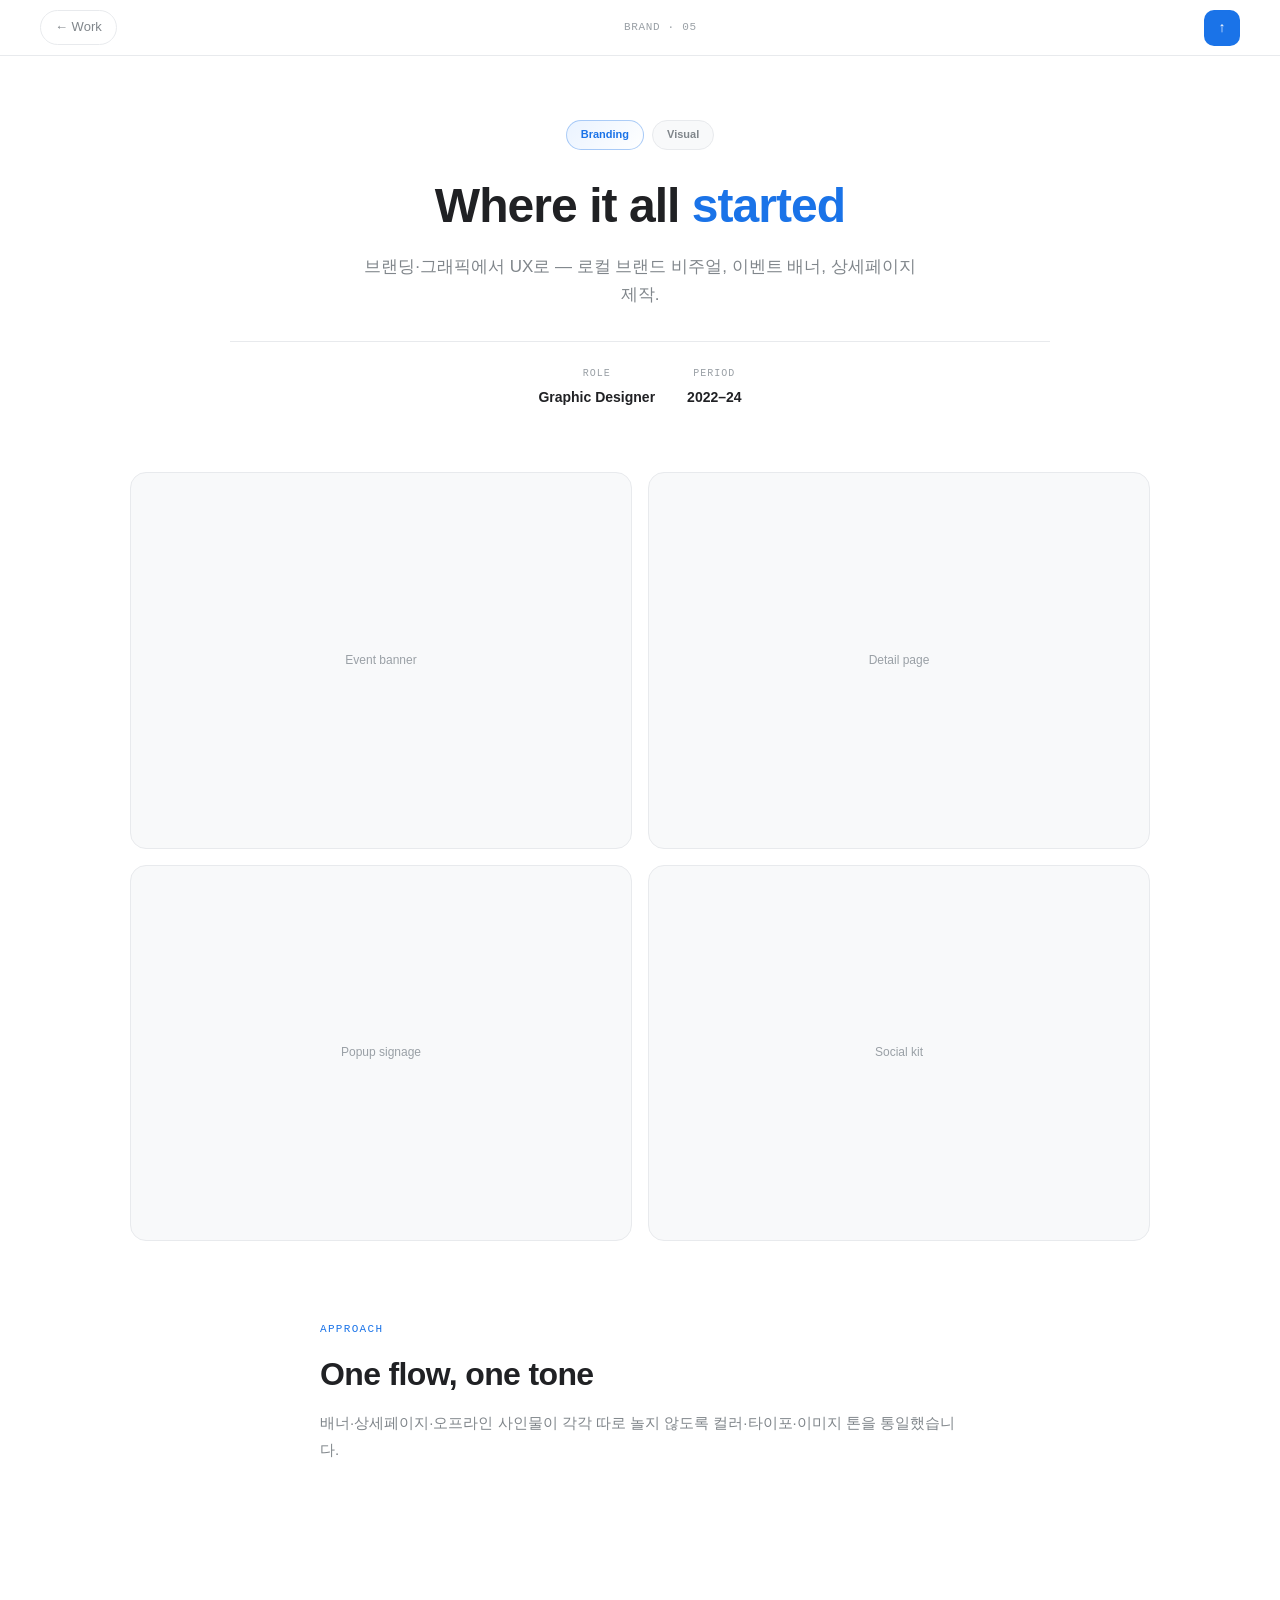
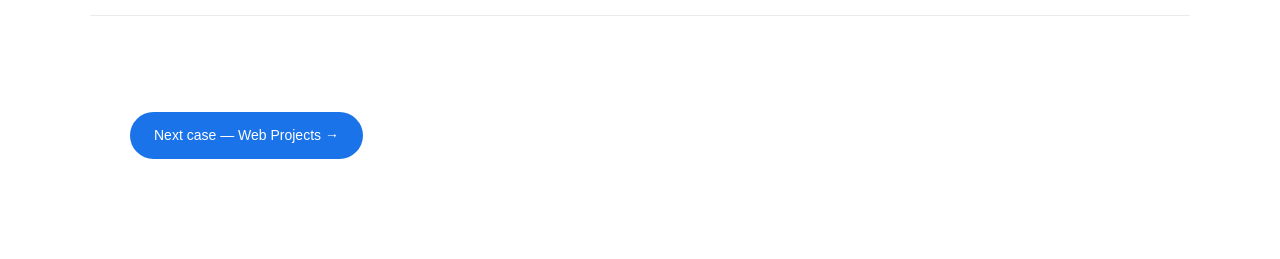
==== project-brand.html @ b6a5f1ec "구글맵 스타일로 레이아웃 디자인" ====
<!DOCTYPE html>
<html lang="ko">
<head>
  <meta charset="UTF-8">
  <meta name="viewport" content="width=device-width, initial-scale=1.0">
  <title>Brand Work — yazii</title>
  <link rel="stylesheet" href="css/tokens.css">
  <link rel="stylesheet" href="css/project.css">
</head>
<body class="proj">

  <header class="proj-header">
    <a href="index.html#work" class="proj-header__back">← Work</a>
    <span class="proj-header__title">Brand · 05</span>
    <a href="#" class="proj-header__top" onclick="window.scrollTo({top:0,behavior:'smooth'});return false;" aria-label="맨 위로">↑</a>
  </header>

  <section class="proj-intro">
    <div class="proj-intro__tags">
      <span class="proj-tag proj-tag--accent">Branding</span>
      <span class="proj-tag">Visual</span>
    </div>
    <h1 class="proj-intro__headline">Where it all <em>started</em></h1>
    <p class="proj-intro__sub">브랜딩·그래픽에서 UX로 — 로컬 브랜드 비주얼, 이벤트 배너, 상세페이지 제작.</p>
    <dl class="proj-intro__meta">
      <div class="proj-intro__meta-item"><dt class="proj-intro__meta-label">Role</dt><dd class="proj-intro__meta-value">Graphic Designer</dd></div>
      <div class="proj-intro__meta-item"><dt class="proj-intro__meta-label">Period</dt><dd class="proj-intro__meta-value">2022–24</dd></div>
    </dl>
  </section>

  <div class="proj-gallery">
    <div class="proj-gallery__item">Event banner</div>
    <div class="proj-gallery__item">Detail page</div>
    <div class="proj-gallery__item">Popup signage</div>
    <div class="proj-gallery__item">Social kit</div>
  </div>

  <article class="proj-body">
    <section class="proj-section">
      <p class="proj-section__label">Approach</p>
      <h2 class="proj-section__title">One flow, one tone</h2>
      <p class="proj-section__text">배너·상세페이지·오프라인 사인물이 각각 따로 놀지 않도록 컬러·타이포·이미지 톤을 통일했습니다.</p>
    </section>
  </article>

  <footer class="proj-next">
    <a href="project-web.html" class="proj-next__cta">Next case — Web Projects →</a>
  </footer>

</body>
</html>
---- css/tokens.css ----
/* tokens.css — STROKE UI × WHITE+COLOR GRADIENT */
:root {
  /* ── 순백 베이스 ── */
  --white: #FFFFFF;

  /* ── 구글 4색 ── */
  --g-blue:   #1A73E8;
  --g-red:    #EA4335;
  --g-yellow: #FBBC04;
  --g-green:  #34A853;

  /* ── 섹션별 배경 그라디언트 (흰+컬러) ── */
  --bg-hero:    linear-gradient(180deg, #D4EDFF 0%, #FFFFFF 55%);
  --bg-about:   linear-gradient(180deg, #FFFFFF 0%, #F0FBF4 100%);
  --bg-field:   linear-gradient(180deg, #FFF8E0 0%, #FFFFFF 60%);
  --bg-work:    linear-gradient(180deg, #FFFFFF 0%, #F0F4FF 100%);
  --bg-contact: linear-gradient(180deg, #FFE8E6 0%, #FFFFFF 55%);

  /* ── 구글맵 팔레트 ── */
  --map-bg:       #E8E0D5;
  --map-road:     #FFFFFF;
  --map-road-y:   #FFF3C8;
  --map-grass:    #C8DCA0;
  --map-water:    #A8D4E8;
  --map-building: #DDDBD5;
  --map-border:   #CECCCA;
  --map-label:    #6E6C6A;

  /* ── 그레이 스케일 ── */
  --gray-50:  #F8F9FA;
  --gray-100: #F1F3F4;
  --gray-200: #E8EAED;
  --gray-300: #DADCE0;
  --gray-400: #BDC1C6;
  --gray-500: #9AA0A6;
  --gray-600: #80868B;
  --gray-700: #5F6368;
  --gray-800: #3C4043;
  --gray-900: #202124;

  /* ── 스트로크 컬러 ── */
  --stroke-default: #E8EAED;
  --stroke-blue:    #1A73E8;
  --stroke-green:   #34A853;
  --stroke-red:     #EA4335;
  --stroke-yellow:  #FBBC04;
  --stroke-purple:  #7C4DFF;

  /* ── 카드 내부 그라디언트 ── */
  --card-blue:   linear-gradient(160deg, #EAF3FF 0%, #FFFFFF 60%);
  --card-green:  linear-gradient(160deg, #E8F8EE 0%, #FFFFFF 60%);
  --card-yellow: linear-gradient(160deg, #FFFBE0 0%, #FFFFFF 60%);
  --card-red:    linear-gradient(160deg, #FFF0EE 0%, #FFFFFF 60%);
  --card-purple: linear-gradient(160deg, #F3EEFF 0%, #FFFFFF 60%);

  /* ── 타이포 (Apple system stack) ── */
  --sans: -apple-system, BlinkMacSystemFont, "SF Pro Text", "SF Pro Display", "Apple SD Gothic Neo", "Noto Sans KR", "Helvetica Neue", Arial, sans-serif;
  --display: var(--sans);
  --serif: var(--sans);
  --mono: ui-monospace, "SF Mono", "Menlo", "Cascadia Mono", monospace;

  /* ── 스페이싱 ── */
  --s1:4px; --s2:8px; --s3:16px; --s4:24px;
  --s5:40px; --s6:64px; --s7:96px;

  /* ── 반경 ── */
  --r-sm: 10px; --r-md: 16px; --r-lg: 24px; --r-xl: 32px; --r-pill: 999px;

  /* ── 그림자 (부드럽게) ── */
  --sh-xs: 0 1px 4px rgba(60,64,67,0.10);
  --sh-sm: 0 2px 8px rgba(60,64,67,0.12), 0 1px 3px rgba(60,64,67,0.08);
  --sh-md: 0 4px 18px rgba(60,64,67,0.13), 0 2px 6px rgba(60,64,67,0.08);
  --sh-lg: 0 8px 32px rgba(60,64,67,0.14), 0 4px 10px rgba(60,64,67,0.08);
  --sh-pin: 0 4px 14px rgba(0,0,0,0.22);

  --container: 1120px;
}
---- css/project.css ----
/* project.css — 라이트 케이스 스터디 (tokens.css 별도 링크) */

*, *::before, *::after { box-sizing: border-box; margin: 0; padding: 0; }
html { scroll-behavior: smooth; }
html, body { width: 100%; overflow-x: hidden; }

body.proj {
  font-family: var(--sans);
  color: var(--gray-900);
  background: var(--white);
  line-height: 1.6;
  -webkit-font-smoothing: antialiased;
}

img { max-width: 100%; display: block; }
a { text-decoration: none; color: inherit; }

/* ── 헤더 ── */
.proj-header {
  position: fixed; top: 0; left: 0; right: 0; z-index: 100;
  padding: 0 40px; height: 56px;
  display: flex; align-items: center; justify-content: space-between;
  background: rgba(255, 255, 255, 0.88);
  backdrop-filter: blur(16px);
  border-bottom: 1px solid var(--stroke-default);
}

.proj-header__back {
  display: inline-flex; align-items: center; gap: 8px;
  font-size: 13px; font-weight: 500; color: var(--gray-600);
  padding: 6px 14px; border-radius: var(--r-pill);
  border: 1.5px solid var(--stroke-default);
  transition: color 0.2s, border-color 0.2s;
}
.proj-header__back:hover { color: var(--g-blue); border-color: var(--stroke-blue); }

.proj-header__title {
  font-family: var(--mono); font-size: 11px;
  color: var(--gray-500); letter-spacing: 0.06em; text-transform: uppercase;
}

.proj-header__top {
  width: 36px; height: 36px; border-radius: 10px;
  background: var(--g-blue); color: #fff;
  display: grid; place-items: center; font-size: 14px;
  transition: opacity 0.2s;
}
.proj-header__top:hover { opacity: 0.85; }

/* ── 인트로 ── */
.proj-intro {
  padding: 120px 40px 64px;
  max-width: 900px; margin: 0 auto;
  text-align: center;
}

.proj-intro__tags {
  display: flex; justify-content: center; gap: 8px; flex-wrap: wrap;
  margin-bottom: 28px;
}
.proj-tag {
  padding: 5px 14px; border-radius: var(--r-pill);
  font-size: 11px; font-weight: 600;
  border: 1.5px solid var(--stroke-default);
  color: var(--gray-600); background: var(--gray-50);
}
.proj-tag--accent {
  border-color: rgba(26, 115, 232, 0.35);
  color: var(--g-blue); background: linear-gradient(135deg, #EAF3FF, #fff);
}

.proj-intro__headline {
  font-family: var(--sans);
  font-size: clamp(28px, 5vw, 48px); font-weight: 700;
  line-height: 1.15; letter-spacing: -0.02em;
  color: var(--gray-900); margin-bottom: 20px;
}
.proj-intro__headline em {
  font-style: normal; color: var(--g-blue);
}

.proj-intro__sub {
  font-size: clamp(15px, 2vw, 17px); line-height: 1.65;
  color: var(--gray-600); max-width: 560px; margin: 0 auto 32px;
}

.proj-intro__meta {
  display: flex; justify-content: center; gap: 32px; flex-wrap: wrap;
  padding-top: 24px; border-top: 1px solid var(--stroke-default);
}
.proj-intro__meta-item { text-align: center; }
.proj-intro__meta-label {
  display: block; font-family: var(--mono);
  font-size: 10px; letter-spacing: 0.1em; text-transform: uppercase;
  color: var(--gray-500); margin-bottom: 4px;
}
.proj-intro__meta-value { font-size: 14px; font-weight: 600; color: var(--gray-900); }

/* ── 3열 피처 그리드 ── */
.proj-features {
  max-width: 1100px; margin: 0 auto;
  padding: 0 40px 64px;
  display: grid; grid-template-columns: repeat(3, 1fr); gap: 16px;
}
.proj-feature {
  aspect-ratio: 3 / 4; border-radius: var(--r-md);
  background: var(--gray-50);
  border: 1.5px solid var(--stroke-default);
  display: flex; align-items: flex-end; padding: 20px;
  overflow: hidden;
}
.proj-feature__label {
  font-size: 12px; font-weight: 600; color: var(--gray-600);
}
.proj-feature--blue  { background: var(--card-blue); border-color: rgba(26,115,232,0.22); }
.proj-feature--warm  { background: var(--card-yellow); border-color: rgba(251,188,4,0.35); }
.proj-feature--green { background: var(--card-green); border-color: rgba(52,168,83,0.22); }

/* ── 풀블리드 스크린 ── */
.proj-screen {
  max-width: 1100px; margin: 0 auto 80px;
  padding: 0 40px;
}
.proj-screen__frame {
  width: 100%; border-radius: var(--r-lg); overflow: hidden;
  border: 1.5px solid var(--stroke-default);
  background: var(--gray-50);
  box-shadow: var(--sh-md);
}
.proj-screen__frame--hero { aspect-ratio: 16 / 10; }
.proj-screen__frame--tall { aspect-ratio: 9 / 16; max-width: 360px; margin: 0 auto; }

.proj-screen__placeholder {
  width: 100%; height: 100%; min-height: 280px;
  display: flex; align-items: center; justify-content: center;
  font-size: 13px; color: var(--gray-500);
  background: linear-gradient(145deg, var(--gray-100) 0%, var(--white) 100%);
}
.proj-screen__caption {
  text-align: center; font-size: 12px; color: var(--gray-500);
  margin-top: 14px;
}

/* ── 본문 ── */
.proj-body {
  max-width: 720px; margin: 0 auto;
  padding: 0 40px 80px;
}

.proj-section { margin-bottom: 72px; }

.proj-section__label {
  font-family: var(--mono);
  font-size: 11px; font-weight: 500; letter-spacing: 0.12em;
  text-transform: uppercase; color: var(--g-blue);
  margin-bottom: 16px;
}

.proj-section__title {
  font-family: var(--sans);
  font-size: clamp(24px, 4vw, 32px); font-weight: 700;
  line-height: 1.2; letter-spacing: -0.02em;
  color: var(--gray-900); margin-bottom: 16px;
}

.proj-section__text {
  font-size: 15px; line-height: 1.8; color: var(--gray-600);
}
.proj-section__text + .proj-section__text { margin-top: 14px; }
.proj-section__text strong { color: var(--gray-900); font-weight: 600; }

.proj-split {
  max-width: 1100px; margin: 0 auto 80px;
  padding: 0 40px;
  display: grid; grid-template-columns: 1fr 1fr; gap: 40px; align-items: center;
}

.proj-stat {
  padding: 28px 32px; border-radius: var(--r-md);
  background: var(--card-yellow);
  border: 1.5px solid rgba(251, 188, 4, 0.35);
  margin: 28px 0;
}
.proj-stat__num {
  font-size: 48px; font-weight: 700; line-height: 1;
  color: #A07000; margin-bottom: 8px;
}
.proj-stat__desc { font-size: 14px; color: var(--gray-600); line-height: 1.5; }

.proj-gallery {
  max-width: 1100px; margin: 0 auto 80px;
  padding: 0 40px;
  display: grid; grid-template-columns: repeat(2, 1fr); gap: 16px;
}
.proj-gallery__item {
  aspect-ratio: 4 / 3; border-radius: var(--r-md);
  border: 1.5px solid var(--stroke-default);
  background: var(--gray-50);
  display: flex; align-items: center; justify-content: center;
  font-size: 12px; color: var(--gray-500);
}

.proj-hr {
  border: none; height: 1px; background: var(--stroke-default);
  max-width: 1100px; margin: 0 auto 80px;
}

/* ── Next project ── */
.proj-next {
  max-width: 1100px; margin: 0 auto;
  padding: 64px 40px 100px;
  border-top: 1px solid var(--stroke-default);
}
.proj-next__label {
  font-family: var(--mono); font-size: 11px;
  letter-spacing: 0.1em; text-transform: uppercase;
  color: var(--gray-500); margin-bottom: 24px;
}
.proj-next__grid {
  display: grid; grid-template-columns: repeat(3, 1fr); gap: 16px;
}
.proj-next__card {
  aspect-ratio: 4 / 3; border-radius: var(--r-md);
  background: var(--gray-50); border: 1.5px solid var(--stroke-default);
  display: flex; align-items: flex-end; padding: 16px;
  transition: border-color 0.2s, transform 0.2s;
}
.proj-next__card:hover {
  border-color: var(--stroke-blue); transform: translateY(-3px);
}
.proj-next__card-name { font-size: 14px; font-weight: 600; }

.proj-next__cta {
  display: inline-flex; align-items: center; gap: 8px;
  margin-top: 32px; padding: 12px 24px; border-radius: var(--r-pill);
  background: var(--g-blue); color: #fff;
  font-size: 14px; font-weight: 500;
  transition: opacity 0.2s;
}
.proj-next__cta:hover { opacity: 0.9; }

@media (max-width: 768px) {
  .proj-intro { padding: 100px 24px 48px; }
  .proj-features,
  .proj-screen,
  .proj-body,
  .proj-split,
  .proj-gallery,
  .proj-next { padding-left: 24px; padding-right: 24px; }
  .proj-features,
  .proj-next__grid { grid-template-columns: 1fr; }
  .proj-split { grid-template-columns: 1fr; gap: 24px; }
  .proj-gallery { grid-template-columns: 1fr; }
  .proj-header { padding: 0 20px; }
}
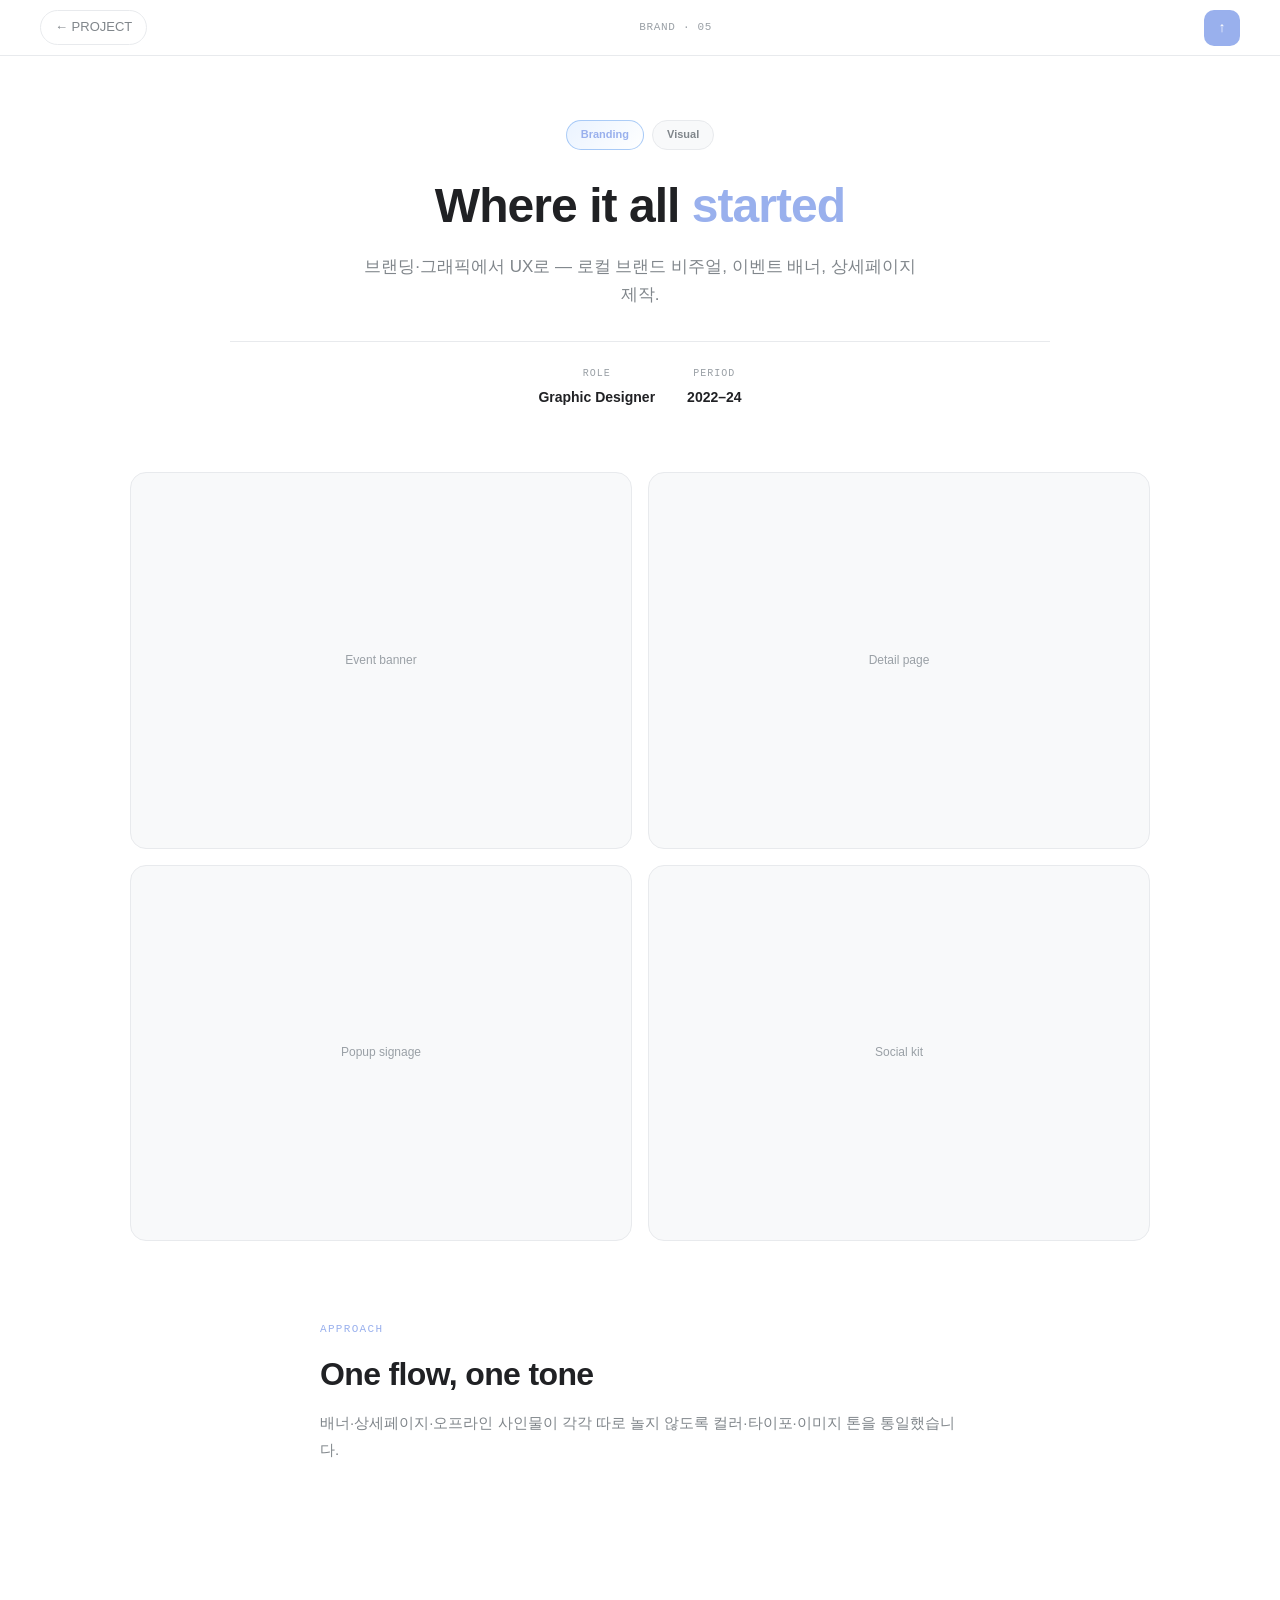
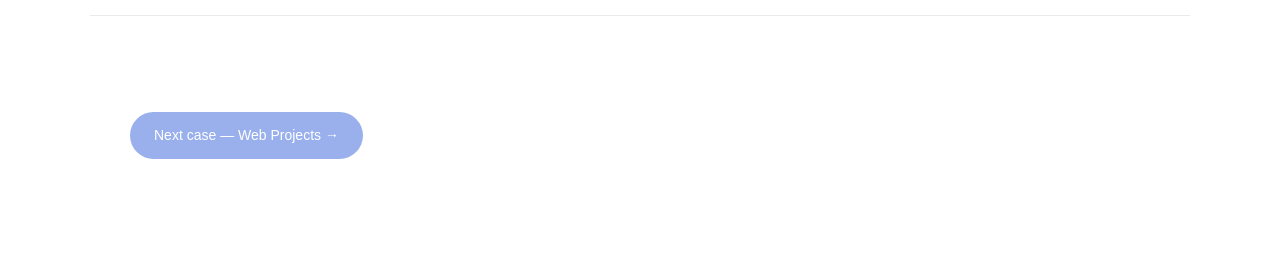
==== commit 27c7faf0: "레이아웃 수정" ====
--- a/project-brand.html
+++ b/project-brand.html
@@ -3,14 +3,14 @@
 <head>
   <meta charset="UTF-8">
   <meta name="viewport" content="width=device-width, initial-scale=1.0">
-  <title>Brand Work — yazii</title>
+  <title>Brand Work — YAZII</title>
   <link rel="stylesheet" href="css/tokens.css">
   <link rel="stylesheet" href="css/project.css">
 </head>
 <body class="proj">
 
   <header class="proj-header">
-    <a href="index.html#work" class="proj-header__back">← Work</a>
+    <a href="index.html#work" class="proj-header__back">← PROJECT</a>
     <span class="proj-header__title">Brand · 05</span>
     <a href="#" class="proj-header__top" onclick="window.scrollTo({top:0,behavior:'smooth'});return false;" aria-label="맨 위로">↑</a>
   </header>
--- a/css/tokens.css
+++ b/css/tokens.css
@@ -3,28 +3,48 @@
   /* ── 순백 베이스 ── */
   --white: #FFFFFF;
 
-  /* ── 구글 4색 ── */
-  --g-blue:   #1A73E8;
-  --g-red:    #EA4335;
-  --g-yellow: #FBBC04;
-  --g-green:  #34A853;
+  /* ── NGC 브랜드 팔레트 ── */
+  --ngc-olive:      #D1D161;
+  --ngc-coral:      #FF7D59;
+  --ngc-pink:       #FFBDE8;
+  --ngc-cream:      #FFFAED;
+  --ngc-periwinkle: #99B0ED;
+  --ngc-peach:      #FFE5E0;
+  --ngc-salmon:     #FAAB94;
+  --ngc-yellow:     #FFDE94;
+  --ngc-lavender:   #CDDBF9;
+  --ngc-blush:      #FFEDEA;
+  --ngc-navy:       #2C2C34;
 
-  /* ── 섹션별 배경 그라디언트 (흰+컬러) ── */
-  --bg-hero:    linear-gradient(180deg, #D4EDFF 0%, #FFFFFF 55%);
-  --bg-about:   linear-gradient(180deg, #FFFFFF 0%, #F0FBF4 100%);
-  --bg-field:   linear-gradient(180deg, #FFF8E0 0%, #FFFFFF 60%);
+  /* ── 구글 4색 → 지도 UI용 NGC 매핑 ── */
+  --g-blue:   var(--ngc-periwinkle);
+  --g-red:    var(--ngc-coral);
+  --g-yellow: var(--ngc-yellow);
+  --g-green:  var(--ngc-olive);
+
+  /* ── 섹션별 배경 (지도 구간) ── */
+  --bg-hero:    linear-gradient(180deg, var(--ngc-lavender) 0%, var(--ngc-cream) 55%);
+  --bg-about:   linear-gradient(180deg, #F3F3F3 0%, var(--ngc-cream) 100%);
+  --bg-field:   linear-gradient(180deg, var(--ngc-yellow) 0%, var(--ngc-cream) 60%);
   --bg-work:    linear-gradient(180deg, #FFFFFF 0%, #F0F4FF 100%);
-  --bg-contact: linear-gradient(180deg, #FFE8E6 0%, #FFFFFF 55%);
+  --bg-contact: linear-gradient(180deg, var(--ngc-pink) 0%, var(--ngc-cream) 55%);
 
-  /* ── 구글맵 팔레트 ── */
-  --map-bg:       #E8E0D5;
+  /* ── 지도 팔레트 ── */
+  --map-bg:       var(--ngc-cream);
   --map-road:     #FFFFFF;
-  --map-road-y:   #FFF3C8;
-  --map-grass:    #C8DCA0;
-  --map-water:    #A8D4E8;
-  --map-building: #DDDBD5;
-  --map-border:   #CECCCA;
-  --map-label:    #6E6C6A;
+  --map-road-y:   var(--ngc-yellow);
+  --map-grass:    var(--ngc-olive);
+  --map-water:    var(--ngc-lavender);
+  --map-building: var(--ngc-peach);
+  --map-border:   var(--ngc-salmon);
+  --map-label:    var(--ngc-navy);
+
+  /* ── 지도 핀 · 마커 ── */
+  --pin-1: var(--ngc-periwinkle);
+  --pin-2: var(--ngc-yellow);
+  --pin-3: var(--ngc-olive);
+  --pin-4: var(--ngc-coral);
+  --pin-5: var(--ngc-pink);
 
   /* ── 그레이 스케일 ── */
   --gray-50:  #F8F9FA;
@@ -38,20 +58,20 @@
   --gray-800: #3C4043;
   --gray-900: #202124;
 
-  /* ── 스트로크 컬러 ── */
+  /* ── 스트로크 컬러 (지도 UI) ── */
   --stroke-default: #E8EAED;
-  --stroke-blue:    #1A73E8;
-  --stroke-green:   #34A853;
-  --stroke-red:     #EA4335;
-  --stroke-yellow:  #FBBC04;
-  --stroke-purple:  #7C4DFF;
+  --stroke-blue:    var(--ngc-periwinkle);
+  --stroke-green:   var(--ngc-olive);
+  --stroke-red:     var(--ngc-coral);
+  --stroke-yellow:  var(--ngc-yellow);
+  --stroke-purple:  var(--ngc-pink);
 
-  /* ── 카드 내부 그라디언트 ── */
-  --card-blue:   linear-gradient(160deg, #EAF3FF 0%, #FFFFFF 60%);
-  --card-green:  linear-gradient(160deg, #E8F8EE 0%, #FFFFFF 60%);
-  --card-yellow: linear-gradient(160deg, #FFFBE0 0%, #FFFFFF 60%);
-  --card-red:    linear-gradient(160deg, #FFF0EE 0%, #FFFFFF 60%);
-  --card-purple: linear-gradient(160deg, #F3EEFF 0%, #FFFFFF 60%);
+  /* ── 카드 내부 그라디언트 (필드노트 핀) ── */
+  --card-blue:   linear-gradient(160deg, var(--ngc-lavender) 0%, var(--ngc-cream) 60%);
+  --card-green:  linear-gradient(160deg, rgba(209,209,97,0.45) 0%, var(--ngc-cream) 60%);
+  --card-yellow: linear-gradient(160deg, var(--ngc-yellow) 0%, var(--ngc-cream) 60%);
+  --card-red:    linear-gradient(160deg, var(--ngc-peach) 0%, var(--ngc-cream) 60%);
+  --card-purple: linear-gradient(160deg, var(--ngc-pink) 0%, var(--ngc-cream) 60%);
 
   /* ── 타이포 (Apple system stack) ── */
   --sans: -apple-system, BlinkMacSystemFont, "SF Pro Text", "SF Pro Display", "Apple SD Gothic Neo", "Noto Sans KR", "Helvetica Neue", Arial, sans-serif;
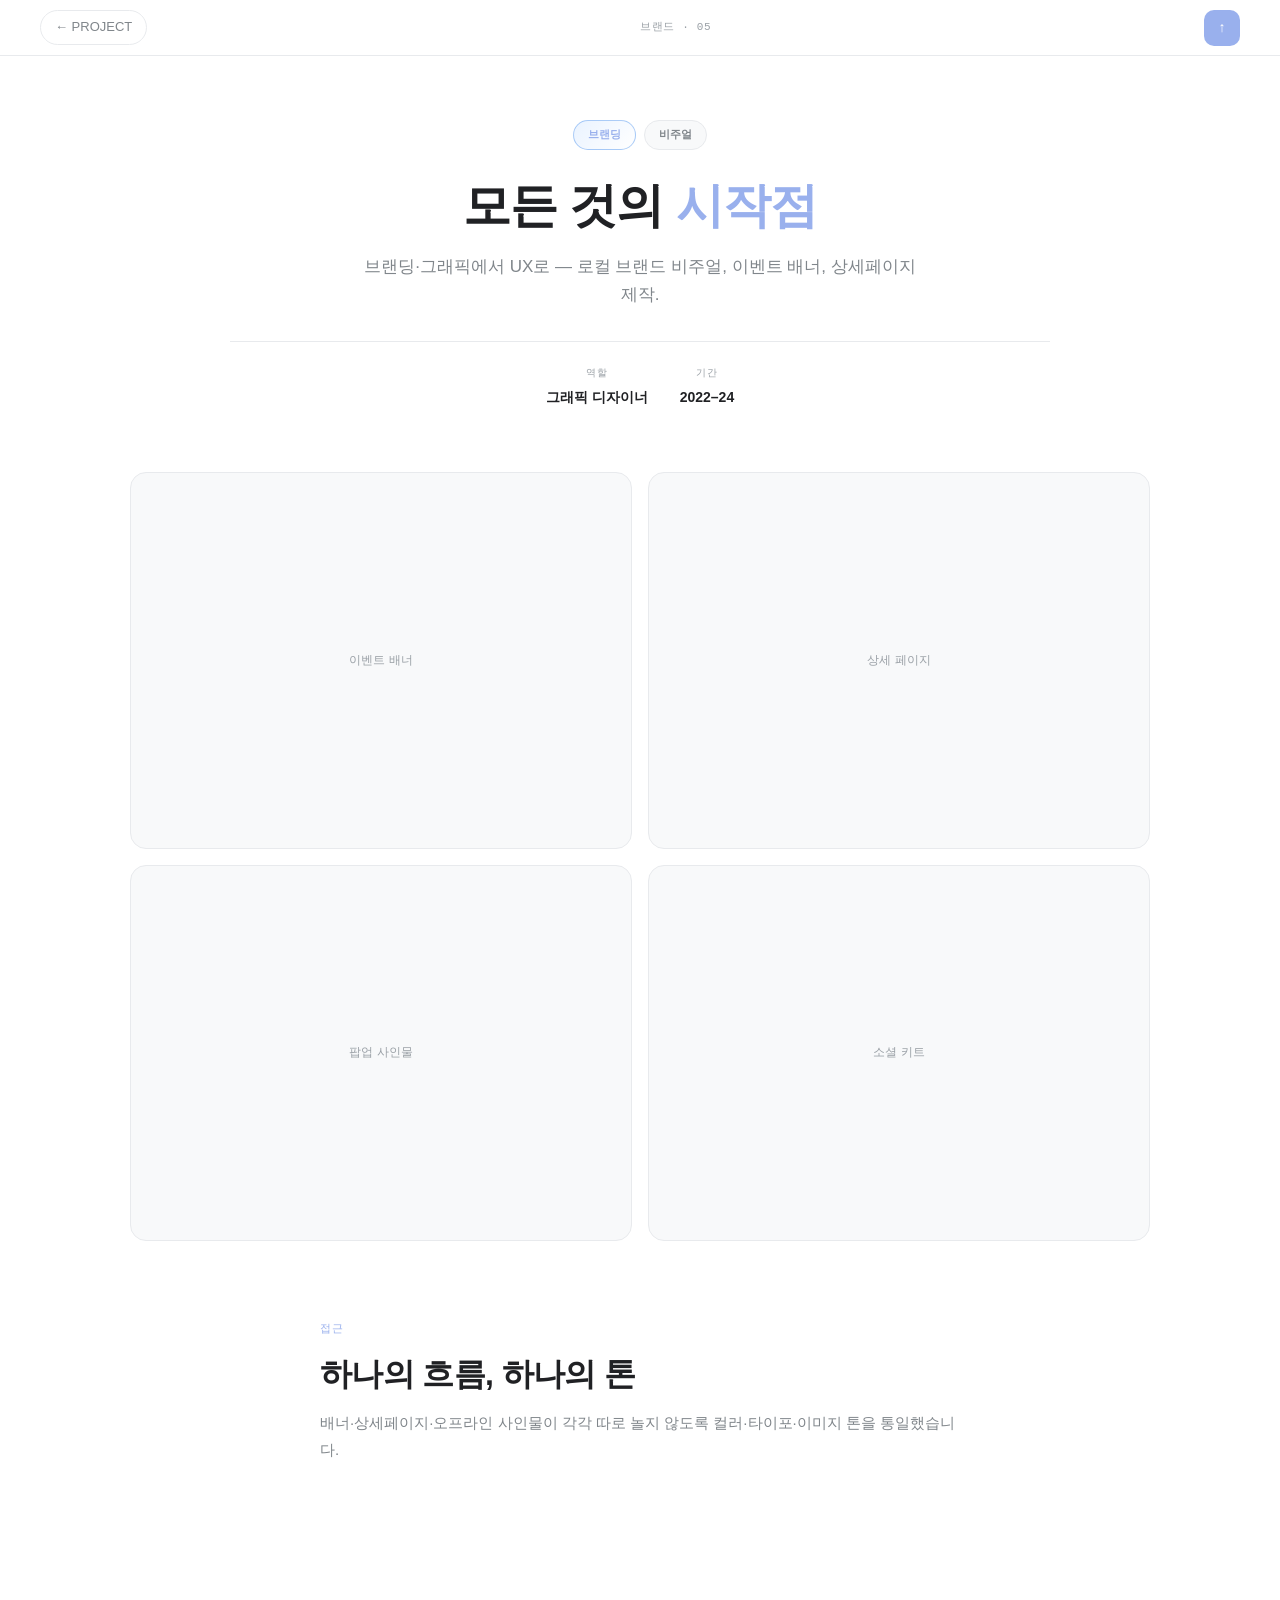
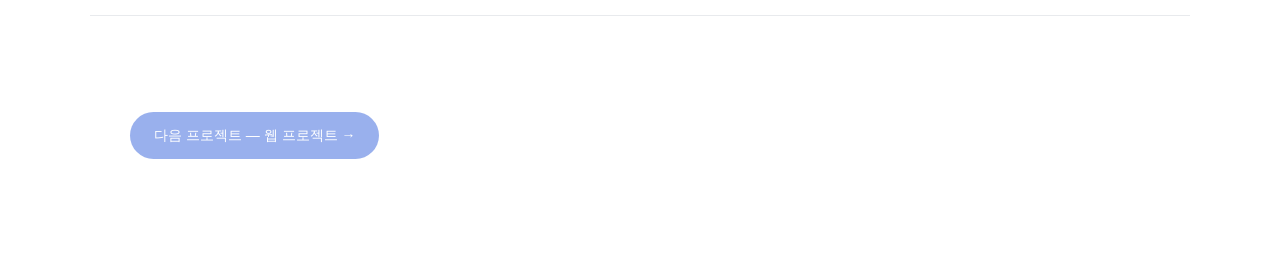
==== commit 4ad5ef6c: "흠.." ====
--- a/project-brand.html
+++ b/project-brand.html
@@ -3,7 +3,9 @@
 <head>
   <meta charset="UTF-8">
   <meta name="viewport" content="width=device-width, initial-scale=1.0">
-  <title>Brand Work — YAZII</title>
+  <meta name="theme-color" content="#FF7D59">
+  <title>브랜드 작업 — YAZII</title>
+  <link rel="icon" href="favicon.svg" type="image/svg+xml">
   <link rel="stylesheet" href="css/tokens.css">
   <link rel="stylesheet" href="css/project.css">
 </head>
@@ -11,40 +13,40 @@
 
   <header class="proj-header">
     <a href="index.html#work" class="proj-header__back">← PROJECT</a>
-    <span class="proj-header__title">Brand · 05</span>
+    <span class="proj-header__title">브랜드 · 05</span>
     <a href="#" class="proj-header__top" onclick="window.scrollTo({top:0,behavior:'smooth'});return false;" aria-label="맨 위로">↑</a>
   </header>
 
   <section class="proj-intro">
     <div class="proj-intro__tags">
-      <span class="proj-tag proj-tag--accent">Branding</span>
-      <span class="proj-tag">Visual</span>
+      <span class="proj-tag proj-tag--accent">브랜딩</span>
+      <span class="proj-tag">비주얼</span>
     </div>
-    <h1 class="proj-intro__headline">Where it all <em>started</em></h1>
+    <h1 class="proj-intro__headline">모든 것의 <em>시작점</em></h1>
     <p class="proj-intro__sub">브랜딩·그래픽에서 UX로 — 로컬 브랜드 비주얼, 이벤트 배너, 상세페이지 제작.</p>
     <dl class="proj-intro__meta">
-      <div class="proj-intro__meta-item"><dt class="proj-intro__meta-label">Role</dt><dd class="proj-intro__meta-value">Graphic Designer</dd></div>
-      <div class="proj-intro__meta-item"><dt class="proj-intro__meta-label">Period</dt><dd class="proj-intro__meta-value">2022–24</dd></div>
+      <div class="proj-intro__meta-item"><dt class="proj-intro__meta-label">역할</dt><dd class="proj-intro__meta-value">그래픽 디자이너</dd></div>
+      <div class="proj-intro__meta-item"><dt class="proj-intro__meta-label">기간</dt><dd class="proj-intro__meta-value">2022–24</dd></div>
     </dl>
   </section>
 
   <div class="proj-gallery">
-    <div class="proj-gallery__item">Event banner</div>
-    <div class="proj-gallery__item">Detail page</div>
-    <div class="proj-gallery__item">Popup signage</div>
-    <div class="proj-gallery__item">Social kit</div>
+    <div class="proj-gallery__item">이벤트 배너</div>
+    <div class="proj-gallery__item">상세 페이지</div>
+    <div class="proj-gallery__item">팝업 사인물</div>
+    <div class="proj-gallery__item">소셜 키트</div>
   </div>
 
   <article class="proj-body">
     <section class="proj-section">
-      <p class="proj-section__label">Approach</p>
-      <h2 class="proj-section__title">One flow, one tone</h2>
+      <p class="proj-section__label">접근</p>
+      <h2 class="proj-section__title">하나의 흐름, 하나의 톤</h2>
       <p class="proj-section__text">배너·상세페이지·오프라인 사인물이 각각 따로 놀지 않도록 컬러·타이포·이미지 톤을 통일했습니다.</p>
     </section>
   </article>
 
   <footer class="proj-next">
-    <a href="project-web.html" class="proj-next__cta">Next case — Web Projects →</a>
+    <a href="project-web.html" class="proj-next__cta">다음 프로젝트 — 웹 프로젝트 →</a>
   </footer>
 
 </body>
